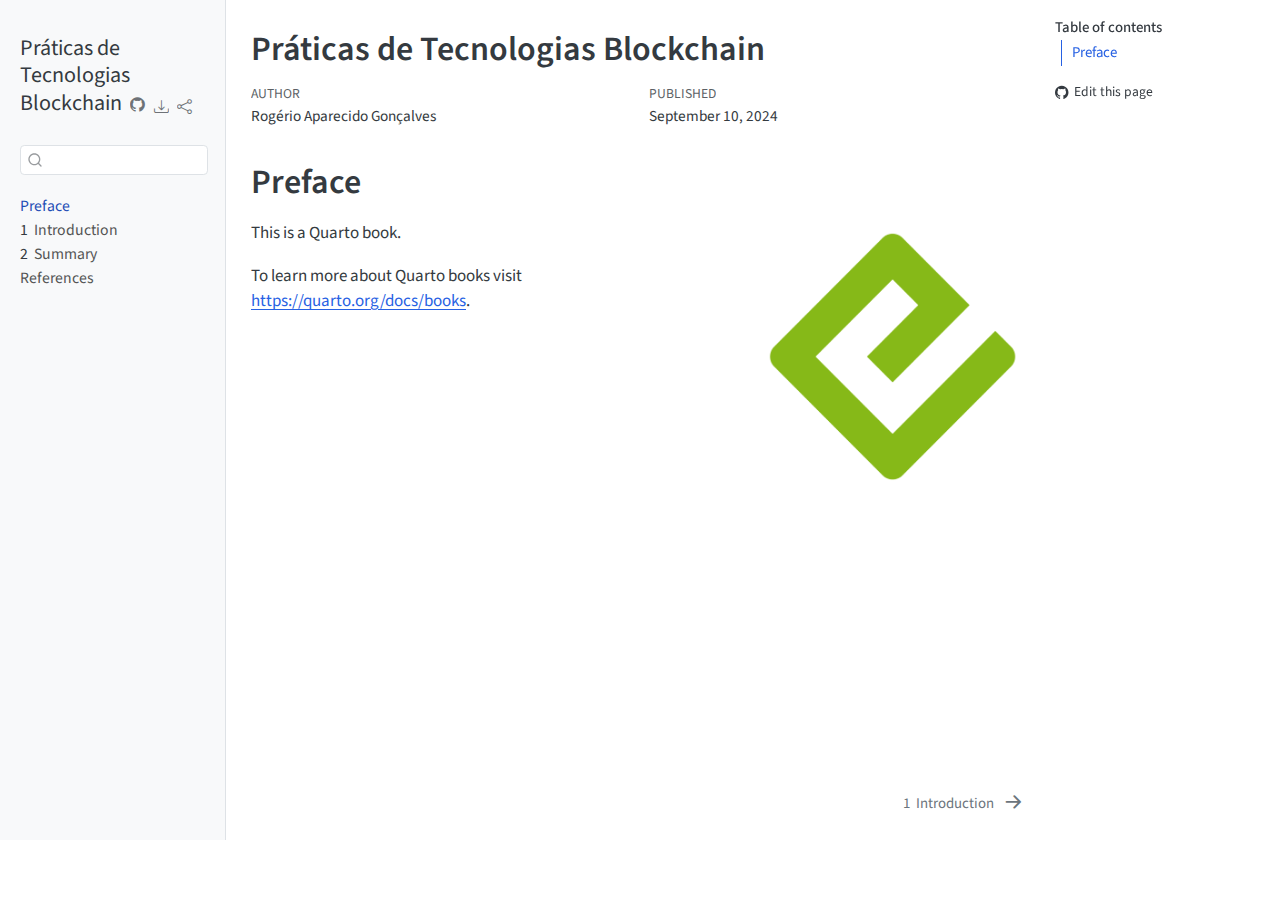
==== docs/index.html @ 7af70a71 "Versão inicial." ====
<!DOCTYPE html>
<html xmlns="http://www.w3.org/1999/xhtml" lang="en" xml:lang="en"><head>

<meta charset="utf-8">
<meta name="generator" content="quarto-1.5.57">

<meta name="viewport" content="width=device-width, initial-scale=1.0, user-scalable=yes">

<meta name="author" content="Rogério Aparecido Gonçalves">
<meta name="dcterms.date" content="2024-09-10">

<title>Práticas de Tecnologias Blockchain</title>
<style>
code{white-space: pre-wrap;}
span.smallcaps{font-variant: small-caps;}
div.columns{display: flex; gap: min(4vw, 1.5em);}
div.column{flex: auto; overflow-x: auto;}
div.hanging-indent{margin-left: 1.5em; text-indent: -1.5em;}
ul.task-list{list-style: none;}
ul.task-list li input[type="checkbox"] {
  width: 0.8em;
  margin: 0 0.8em 0.2em -1em; /* quarto-specific, see https://github.com/quarto-dev/quarto-cli/issues/4556 */ 
  vertical-align: middle;
}
</style>


<script src="site_libs/quarto-nav/quarto-nav.js"></script>
<script src="site_libs/quarto-nav/headroom.min.js"></script>
<script src="site_libs/clipboard/clipboard.min.js"></script>
<script src="site_libs/quarto-search/autocomplete.umd.js"></script>
<script src="site_libs/quarto-search/fuse.min.js"></script>
<script src="site_libs/quarto-search/quarto-search.js"></script>
<meta name="quarto:offset" content="./">
<link href="./intro.html" rel="next">
<script src="site_libs/quarto-html/quarto.js"></script>
<script src="site_libs/quarto-html/popper.min.js"></script>
<script src="site_libs/quarto-html/tippy.umd.min.js"></script>
<script src="site_libs/quarto-html/anchor.min.js"></script>
<link href="site_libs/quarto-html/tippy.css" rel="stylesheet">
<link href="site_libs/quarto-html/quarto-syntax-highlighting.css" rel="stylesheet" id="quarto-text-highlighting-styles">
<script src="site_libs/bootstrap/bootstrap.min.js"></script>
<link href="site_libs/bootstrap/bootstrap-icons.css" rel="stylesheet">
<link href="site_libs/bootstrap/bootstrap.min.css" rel="stylesheet" id="quarto-bootstrap" data-mode="light">
<script id="quarto-search-options" type="application/json">{
  "location": "sidebar",
  "copy-button": false,
  "collapse-after": 3,
  "panel-placement": "start",
  "type": "textbox",
  "limit": 50,
  "keyboard-shortcut": [
    "f",
    "/",
    "s"
  ],
  "show-item-context": false,
  "language": {
    "search-no-results-text": "No results",
    "search-matching-documents-text": "matching documents",
    "search-copy-link-title": "Copy link to search",
    "search-hide-matches-text": "Hide additional matches",
    "search-more-match-text": "more match in this document",
    "search-more-matches-text": "more matches in this document",
    "search-clear-button-title": "Clear",
    "search-text-placeholder": "",
    "search-detached-cancel-button-title": "Cancel",
    "search-submit-button-title": "Submit",
    "search-label": "Search"
  }
}</script>
<script async="" src="https://hypothes.is/embed.js"></script>
<script>
  window.document.addEventListener("DOMContentLoaded", function (_event) {
    document.body.classList.add('hypothesis-enabled');
  });
</script>


</head>

<body class="nav-sidebar docked">

<div id="quarto-search-results"></div>
  <header id="quarto-header" class="headroom fixed-top">
  <nav class="quarto-secondary-nav">
    <div class="container-fluid d-flex">
      <button type="button" class="quarto-btn-toggle btn" data-bs-toggle="collapse" role="button" data-bs-target=".quarto-sidebar-collapse-item" aria-controls="quarto-sidebar" aria-expanded="false" aria-label="Toggle sidebar navigation" onclick="if (window.quartoToggleHeadroom) { window.quartoToggleHeadroom(); }">
        <i class="bi bi-layout-text-sidebar-reverse"></i>
      </button>
        <nav class="quarto-page-breadcrumbs" aria-label="breadcrumb"><ol class="breadcrumb"><li class="breadcrumb-item"><a href="./index.html">Preface</a></li></ol></nav>
        <a class="flex-grow-1" role="navigation" data-bs-toggle="collapse" data-bs-target=".quarto-sidebar-collapse-item" aria-controls="quarto-sidebar" aria-expanded="false" aria-label="Toggle sidebar navigation" onclick="if (window.quartoToggleHeadroom) { window.quartoToggleHeadroom(); }">      
        </a>
      <button type="button" class="btn quarto-search-button" aria-label="Search" onclick="window.quartoOpenSearch();">
        <i class="bi bi-search"></i>
      </button>
    </div>
  </nav>
</header>
<!-- content -->
<div id="quarto-content" class="quarto-container page-columns page-rows-contents page-layout-article">
<!-- sidebar -->
  <nav id="quarto-sidebar" class="sidebar collapse collapse-horizontal quarto-sidebar-collapse-item sidebar-navigation docked overflow-auto">
    <div class="pt-lg-2 mt-2 text-left sidebar-header">
    <div class="sidebar-title mb-0 py-0">
      <a href="./">Práticas de Tecnologias Blockchain</a> 
        <div class="sidebar-tools-main tools-wide">
    <a href="https://github.com/jjallaire/hopr/" title="Source Code" class="quarto-navigation-tool px-1" aria-label="Source Code"><i class="bi bi-github"></i></a>
    <div class="dropdown">
      <a href="" title="Download" id="quarto-navigation-tool-dropdown-0" class="quarto-navigation-tool dropdown-toggle px-1" data-bs-toggle="dropdown" aria-expanded="false" role="link" aria-label="Download"><i class="bi bi-download"></i></a>
      <ul class="dropdown-menu" aria-labelledby="quarto-navigation-tool-dropdown-0">
          <li>
            <a class="dropdown-item sidebar-tools-main-item" href="./Práticas-de-Tecnologias-Blockchain.pdf">
              <i class="bi bi-file-pdf pe-1"></i>
            Download PDF
            </a>
          </li>
          <li>
            <a class="dropdown-item sidebar-tools-main-item" href="./Práticas-de-Tecnologias-Blockchain.epub">
              <i class="bi bi-journal pe-1"></i>
            Download ePub
            </a>
          </li>
      </ul>
    </div>
    <div class="dropdown">
      <a href="" title="Share" id="quarto-navigation-tool-dropdown-1" class="quarto-navigation-tool dropdown-toggle px-1" data-bs-toggle="dropdown" aria-expanded="false" role="link" aria-label="Share"><i class="bi bi-share"></i></a>
      <ul class="dropdown-menu" aria-labelledby="quarto-navigation-tool-dropdown-1">
          <li>
            <a class="dropdown-item sidebar-tools-main-item" href="https://twitter.com/intent/tweet?url=|url|">
              <i class="bi bi-twitter pe-1"></i>
            Twitter
            </a>
          </li>
          <li>
            <a class="dropdown-item sidebar-tools-main-item" href="https://www.facebook.com/sharer/sharer.php?u=|url|">
              <i class="bi bi-facebook pe-1"></i>
            Facebook
            </a>
          </li>
      </ul>
    </div>
</div>
    </div>
      </div>
        <div class="mt-2 flex-shrink-0 align-items-center">
        <div class="sidebar-search">
        <div id="quarto-search" class="" title="Search"></div>
        </div>
        </div>
    <div class="sidebar-menu-container"> 
    <ul class="list-unstyled mt-1">
        <li class="sidebar-item">
  <div class="sidebar-item-container"> 
  <a href="./index.html" class="sidebar-item-text sidebar-link active">
 <span class="menu-text">Preface</span></a>
  </div>
</li>
        <li class="sidebar-item">
  <div class="sidebar-item-container"> 
  <a href="./intro.html" class="sidebar-item-text sidebar-link">
 <span class="menu-text"><span class="chapter-number">1</span>&nbsp; <span class="chapter-title">Introduction</span></span></a>
  </div>
</li>
        <li class="sidebar-item">
  <div class="sidebar-item-container"> 
  <a href="./summary.html" class="sidebar-item-text sidebar-link">
 <span class="menu-text"><span class="chapter-number">2</span>&nbsp; <span class="chapter-title">Summary</span></span></a>
  </div>
</li>
        <li class="sidebar-item">
  <div class="sidebar-item-container"> 
  <a href="./references.html" class="sidebar-item-text sidebar-link">
 <span class="menu-text">References</span></a>
  </div>
</li>
    </ul>
    </div>
</nav>
<div id="quarto-sidebar-glass" class="quarto-sidebar-collapse-item" data-bs-toggle="collapse" data-bs-target=".quarto-sidebar-collapse-item"></div>
<!-- margin-sidebar -->
    <div id="quarto-margin-sidebar" class="sidebar margin-sidebar">
        <nav id="TOC" role="doc-toc" class="toc-active">
    <h2 id="toc-title">Table of contents</h2>
   
  <ul>
  <li><a href="#preface" id="toc-preface" class="nav-link active" data-scroll-target="#preface">Preface</a></li>
  </ul>
<div class="toc-actions"><ul><li><a href="https://github.com/jjallaire/hopr/edit/main/index.qmd" class="toc-action"><i class="bi bi-github"></i>Edit this page</a></li></ul></div></nav>
    </div>
<!-- main -->
<main class="content" id="quarto-document-content">

<header id="title-block-header" class="quarto-title-block default">
<div class="quarto-title">
<h1 class="title">Práticas de Tecnologias Blockchain</h1>
</div>



<div class="quarto-title-meta">

    <div>
    <div class="quarto-title-meta-heading">Author</div>
    <div class="quarto-title-meta-contents">
             <p>Rogério Aparecido Gonçalves </p>
          </div>
  </div>
    
    <div>
    <div class="quarto-title-meta-heading">Published</div>
    <div class="quarto-title-meta-contents">
      <p class="date">September 10, 2024</p>
    </div>
  </div>
  
    
  </div>
  


</header>



<section id="preface" class="level1 unnumbered">
<h1 class="unnumbered">Preface</h1><p><img src="cover.png" title="Práticas de Tecnologias Blockchain" class="quarto-cover-image img-fluid" alt="Alternative text describing the book cover  "></p>
<p>This is a Quarto book.</p>
<p>To learn more about Quarto books visit <a href="https://quarto.org/docs/books" class="uri">https://quarto.org/docs/books</a>.</p>


</section>

</main> <!-- /main -->
<script id="quarto-html-after-body" type="application/javascript">
window.document.addEventListener("DOMContentLoaded", function (event) {
  const toggleBodyColorMode = (bsSheetEl) => {
    const mode = bsSheetEl.getAttribute("data-mode");
    const bodyEl = window.document.querySelector("body");
    if (mode === "dark") {
      bodyEl.classList.add("quarto-dark");
      bodyEl.classList.remove("quarto-light");
    } else {
      bodyEl.classList.add("quarto-light");
      bodyEl.classList.remove("quarto-dark");
    }
  }
  const toggleBodyColorPrimary = () => {
    const bsSheetEl = window.document.querySelector("link#quarto-bootstrap");
    if (bsSheetEl) {
      toggleBodyColorMode(bsSheetEl);
    }
  }
  toggleBodyColorPrimary();  
  const icon = "";
  const anchorJS = new window.AnchorJS();
  anchorJS.options = {
    placement: 'right',
    icon: icon
  };
  anchorJS.add('.anchored');
  const isCodeAnnotation = (el) => {
    for (const clz of el.classList) {
      if (clz.startsWith('code-annotation-')) {                     
        return true;
      }
    }
    return false;
  }
  const onCopySuccess = function(e) {
    // button target
    const button = e.trigger;
    // don't keep focus
    button.blur();
    // flash "checked"
    button.classList.add('code-copy-button-checked');
    var currentTitle = button.getAttribute("title");
    button.setAttribute("title", "Copied!");
    let tooltip;
    if (window.bootstrap) {
      button.setAttribute("data-bs-toggle", "tooltip");
      button.setAttribute("data-bs-placement", "left");
      button.setAttribute("data-bs-title", "Copied!");
      tooltip = new bootstrap.Tooltip(button, 
        { trigger: "manual", 
          customClass: "code-copy-button-tooltip",
          offset: [0, -8]});
      tooltip.show();    
    }
    setTimeout(function() {
      if (tooltip) {
        tooltip.hide();
        button.removeAttribute("data-bs-title");
        button.removeAttribute("data-bs-toggle");
        button.removeAttribute("data-bs-placement");
      }
      button.setAttribute("title", currentTitle);
      button.classList.remove('code-copy-button-checked');
    }, 1000);
    // clear code selection
    e.clearSelection();
  }
  const getTextToCopy = function(trigger) {
      const codeEl = trigger.previousElementSibling.cloneNode(true);
      for (const childEl of codeEl.children) {
        if (isCodeAnnotation(childEl)) {
          childEl.remove();
        }
      }
      return codeEl.innerText;
  }
  const clipboard = new window.ClipboardJS('.code-copy-button:not([data-in-quarto-modal])', {
    text: getTextToCopy
  });
  clipboard.on('success', onCopySuccess);
  if (window.document.getElementById('quarto-embedded-source-code-modal')) {
    // For code content inside modals, clipBoardJS needs to be initialized with a container option
    // TODO: Check when it could be a function (https://github.com/zenorocha/clipboard.js/issues/860)
    const clipboardModal = new window.ClipboardJS('.code-copy-button[data-in-quarto-modal]', {
      text: getTextToCopy,
      container: window.document.getElementById('quarto-embedded-source-code-modal')
    });
    clipboardModal.on('success', onCopySuccess);
  }
    var localhostRegex = new RegExp(/^(?:http|https):\/\/localhost\:?[0-9]*\//);
    var mailtoRegex = new RegExp(/^mailto:/);
      var filterRegex = new RegExp('/' + window.location.host + '/');
    var isInternal = (href) => {
        return filterRegex.test(href) || localhostRegex.test(href) || mailtoRegex.test(href);
    }
    // Inspect non-navigation links and adorn them if external
 	var links = window.document.querySelectorAll('a[href]:not(.nav-link):not(.navbar-brand):not(.toc-action):not(.sidebar-link):not(.sidebar-item-toggle):not(.pagination-link):not(.no-external):not([aria-hidden]):not(.dropdown-item):not(.quarto-navigation-tool):not(.about-link)');
    for (var i=0; i<links.length; i++) {
      const link = links[i];
      if (!isInternal(link.href)) {
        // undo the damage that might have been done by quarto-nav.js in the case of
        // links that we want to consider external
        if (link.dataset.originalHref !== undefined) {
          link.href = link.dataset.originalHref;
        }
      }
    }
  function tippyHover(el, contentFn, onTriggerFn, onUntriggerFn) {
    const config = {
      allowHTML: true,
      maxWidth: 500,
      delay: 100,
      arrow: false,
      appendTo: function(el) {
          return el.parentElement;
      },
      interactive: true,
      interactiveBorder: 10,
      theme: 'quarto',
      placement: 'bottom-start',
    };
    if (contentFn) {
      config.content = contentFn;
    }
    if (onTriggerFn) {
      config.onTrigger = onTriggerFn;
    }
    if (onUntriggerFn) {
      config.onUntrigger = onUntriggerFn;
    }
    window.tippy(el, config); 
  }
  const noterefs = window.document.querySelectorAll('a[role="doc-noteref"]');
  for (var i=0; i<noterefs.length; i++) {
    const ref = noterefs[i];
    tippyHover(ref, function() {
      // use id or data attribute instead here
      let href = ref.getAttribute('data-footnote-href') || ref.getAttribute('href');
      try { href = new URL(href).hash; } catch {}
      const id = href.replace(/^#\/?/, "");
      const note = window.document.getElementById(id);
      if (note) {
        return note.innerHTML;
      } else {
        return "";
      }
    });
  }
  const xrefs = window.document.querySelectorAll('a.quarto-xref');
  const processXRef = (id, note) => {
    // Strip column container classes
    const stripColumnClz = (el) => {
      el.classList.remove("page-full", "page-columns");
      if (el.children) {
        for (const child of el.children) {
          stripColumnClz(child);
        }
      }
    }
    stripColumnClz(note)
    if (id === null || id.startsWith('sec-')) {
      // Special case sections, only their first couple elements
      const container = document.createElement("div");
      if (note.children && note.children.length > 2) {
        container.appendChild(note.children[0].cloneNode(true));
        for (let i = 1; i < note.children.length; i++) {
          const child = note.children[i];
          if (child.tagName === "P" && child.innerText === "") {
            continue;
          } else {
            container.appendChild(child.cloneNode(true));
            break;
          }
        }
        if (window.Quarto?.typesetMath) {
          window.Quarto.typesetMath(container);
        }
        return container.innerHTML
      } else {
        if (window.Quarto?.typesetMath) {
          window.Quarto.typesetMath(note);
        }
        return note.innerHTML;
      }
    } else {
      // Remove any anchor links if they are present
      const anchorLink = note.querySelector('a.anchorjs-link');
      if (anchorLink) {
        anchorLink.remove();
      }
      if (window.Quarto?.typesetMath) {
        window.Quarto.typesetMath(note);
      }
      // TODO in 1.5, we should make sure this works without a callout special case
      if (note.classList.contains("callout")) {
        return note.outerHTML;
      } else {
        return note.innerHTML;
      }
    }
  }
  for (var i=0; i<xrefs.length; i++) {
    const xref = xrefs[i];
    tippyHover(xref, undefined, function(instance) {
      instance.disable();
      let url = xref.getAttribute('href');
      let hash = undefined; 
      if (url.startsWith('#')) {
        hash = url;
      } else {
        try { hash = new URL(url).hash; } catch {}
      }
      if (hash) {
        const id = hash.replace(/^#\/?/, "");
        const note = window.document.getElementById(id);
        if (note !== null) {
          try {
            const html = processXRef(id, note.cloneNode(true));
            instance.setContent(html);
          } finally {
            instance.enable();
            instance.show();
          }
        } else {
          // See if we can fetch this
          fetch(url.split('#')[0])
          .then(res => res.text())
          .then(html => {
            const parser = new DOMParser();
            const htmlDoc = parser.parseFromString(html, "text/html");
            const note = htmlDoc.getElementById(id);
            if (note !== null) {
              const html = processXRef(id, note);
              instance.setContent(html);
            } 
          }).finally(() => {
            instance.enable();
            instance.show();
          });
        }
      } else {
        // See if we can fetch a full url (with no hash to target)
        // This is a special case and we should probably do some content thinning / targeting
        fetch(url)
        .then(res => res.text())
        .then(html => {
          const parser = new DOMParser();
          const htmlDoc = parser.parseFromString(html, "text/html");
          const note = htmlDoc.querySelector('main.content');
          if (note !== null) {
            // This should only happen for chapter cross references
            // (since there is no id in the URL)
            // remove the first header
            if (note.children.length > 0 && note.children[0].tagName === "HEADER") {
              note.children[0].remove();
            }
            const html = processXRef(null, note);
            instance.setContent(html);
          } 
        }).finally(() => {
          instance.enable();
          instance.show();
        });
      }
    }, function(instance) {
    });
  }
      let selectedAnnoteEl;
      const selectorForAnnotation = ( cell, annotation) => {
        let cellAttr = 'data-code-cell="' + cell + '"';
        let lineAttr = 'data-code-annotation="' +  annotation + '"';
        const selector = 'span[' + cellAttr + '][' + lineAttr + ']';
        return selector;
      }
      const selectCodeLines = (annoteEl) => {
        const doc = window.document;
        const targetCell = annoteEl.getAttribute("data-target-cell");
        const targetAnnotation = annoteEl.getAttribute("data-target-annotation");
        const annoteSpan = window.document.querySelector(selectorForAnnotation(targetCell, targetAnnotation));
        const lines = annoteSpan.getAttribute("data-code-lines").split(",");
        const lineIds = lines.map((line) => {
          return targetCell + "-" + line;
        })
        let top = null;
        let height = null;
        let parent = null;
        if (lineIds.length > 0) {
            //compute the position of the single el (top and bottom and make a div)
            const el = window.document.getElementById(lineIds[0]);
            top = el.offsetTop;
            height = el.offsetHeight;
            parent = el.parentElement.parentElement;
          if (lineIds.length > 1) {
            const lastEl = window.document.getElementById(lineIds[lineIds.length - 1]);
            const bottom = lastEl.offsetTop + lastEl.offsetHeight;
            height = bottom - top;
          }
          if (top !== null && height !== null && parent !== null) {
            // cook up a div (if necessary) and position it 
            let div = window.document.getElementById("code-annotation-line-highlight");
            if (div === null) {
              div = window.document.createElement("div");
              div.setAttribute("id", "code-annotation-line-highlight");
              div.style.position = 'absolute';
              parent.appendChild(div);
            }
            div.style.top = top - 2 + "px";
            div.style.height = height + 4 + "px";
            div.style.left = 0;
            let gutterDiv = window.document.getElementById("code-annotation-line-highlight-gutter");
            if (gutterDiv === null) {
              gutterDiv = window.document.createElement("div");
              gutterDiv.setAttribute("id", "code-annotation-line-highlight-gutter");
              gutterDiv.style.position = 'absolute';
              const codeCell = window.document.getElementById(targetCell);
              const gutter = codeCell.querySelector('.code-annotation-gutter');
              gutter.appendChild(gutterDiv);
            }
            gutterDiv.style.top = top - 2 + "px";
            gutterDiv.style.height = height + 4 + "px";
          }
          selectedAnnoteEl = annoteEl;
        }
      };
      const unselectCodeLines = () => {
        const elementsIds = ["code-annotation-line-highlight", "code-annotation-line-highlight-gutter"];
        elementsIds.forEach((elId) => {
          const div = window.document.getElementById(elId);
          if (div) {
            div.remove();
          }
        });
        selectedAnnoteEl = undefined;
      };
        // Handle positioning of the toggle
    window.addEventListener(
      "resize",
      throttle(() => {
        elRect = undefined;
        if (selectedAnnoteEl) {
          selectCodeLines(selectedAnnoteEl);
        }
      }, 10)
    );
    function throttle(fn, ms) {
    let throttle = false;
    let timer;
      return (...args) => {
        if(!throttle) { // first call gets through
            fn.apply(this, args);
            throttle = true;
        } else { // all the others get throttled
            if(timer) clearTimeout(timer); // cancel #2
            timer = setTimeout(() => {
              fn.apply(this, args);
              timer = throttle = false;
            }, ms);
        }
      };
    }
      // Attach click handler to the DT
      const annoteDls = window.document.querySelectorAll('dt[data-target-cell]');
      for (const annoteDlNode of annoteDls) {
        annoteDlNode.addEventListener('click', (event) => {
          const clickedEl = event.target;
          if (clickedEl !== selectedAnnoteEl) {
            unselectCodeLines();
            const activeEl = window.document.querySelector('dt[data-target-cell].code-annotation-active');
            if (activeEl) {
              activeEl.classList.remove('code-annotation-active');
            }
            selectCodeLines(clickedEl);
            clickedEl.classList.add('code-annotation-active');
          } else {
            // Unselect the line
            unselectCodeLines();
            clickedEl.classList.remove('code-annotation-active');
          }
        });
      }
  const findCites = (el) => {
    const parentEl = el.parentElement;
    if (parentEl) {
      const cites = parentEl.dataset.cites;
      if (cites) {
        return {
          el,
          cites: cites.split(' ')
        };
      } else {
        return findCites(el.parentElement)
      }
    } else {
      return undefined;
    }
  };
  var bibliorefs = window.document.querySelectorAll('a[role="doc-biblioref"]');
  for (var i=0; i<bibliorefs.length; i++) {
    const ref = bibliorefs[i];
    const citeInfo = findCites(ref);
    if (citeInfo) {
      tippyHover(citeInfo.el, function() {
        var popup = window.document.createElement('div');
        citeInfo.cites.forEach(function(cite) {
          var citeDiv = window.document.createElement('div');
          citeDiv.classList.add('hanging-indent');
          citeDiv.classList.add('csl-entry');
          var biblioDiv = window.document.getElementById('ref-' + cite);
          if (biblioDiv) {
            citeDiv.innerHTML = biblioDiv.innerHTML;
          }
          popup.appendChild(citeDiv);
        });
        return popup.innerHTML;
      });
    }
  }
});
</script>
<nav class="page-navigation">
  <div class="nav-page nav-page-previous">
  </div>
  <div class="nav-page nav-page-next">
      <a href="./intro.html" class="pagination-link" aria-label="Introduction">
        <span class="nav-page-text"><span class="chapter-number">1</span>&nbsp; <span class="chapter-title">Introduction</span></span> <i class="bi bi-arrow-right-short"></i>
      </a>
  </div>
</nav>
</div> <!-- /content -->




<footer class="footer"><div class="nav-footer"><div class="nav-footer-center"><div class="toc-actions d-sm-block d-md-none"><ul><li><a href="https://github.com/jjallaire/hopr/edit/main/index.qmd" class="toc-action"><i class="bi bi-github"></i>Edit this page</a></li></ul></div></div></div></footer></body></html>
---- docs/site_libs/quarto-html/tippy.css ----
.tippy-box[data-animation=fade][data-state=hidden]{opacity:0}[data-tippy-root]{max-width:calc(100vw - 10px)}.tippy-box{position:relative;background-color:#333;color:#fff;border-radius:4px;font-size:14px;line-height:1.4;white-space:normal;outline:0;transition-property:transform,visibility,opacity}.tippy-box[data-placement^=top]>.tippy-arrow{bottom:0}.tippy-box[data-placement^=top]>.tippy-arrow:before{bottom:-7px;left:0;border-width:8px 8px 0;border-top-color:initial;transform-origin:center top}.tippy-box[data-placement^=bottom]>.tippy-arrow{top:0}.tippy-box[data-placement^=bottom]>.tippy-arrow:before{top:-7px;left:0;border-width:0 8px 8px;border-bottom-color:initial;transform-origin:center bottom}.tippy-box[data-placement^=left]>.tippy-arrow{right:0}.tippy-box[data-placement^=left]>.tippy-arrow:before{border-width:8px 0 8px 8px;border-left-color:initial;right:-7px;transform-origin:center left}.tippy-box[data-placement^=right]>.tippy-arrow{left:0}.tippy-box[data-placement^=right]>.tippy-arrow:before{left:-7px;border-width:8px 8px 8px 0;border-right-color:initial;transform-origin:center right}.tippy-box[data-inertia][data-state=visible]{transition-timing-function:cubic-bezier(.54,1.5,.38,1.11)}.tippy-arrow{width:16px;height:16px;color:#333}.tippy-arrow:before{content:"";position:absolute;border-color:transparent;border-style:solid}.tippy-content{position:relative;padding:5px 9px;z-index:1}
---- docs/site_libs/quarto-html/quarto-syntax-highlighting.css ----
/* quarto syntax highlight colors */
:root {
  --quarto-hl-al-color: #ff0000;
  --quarto-hl-an-color: #60a0b0;
  --quarto-hl-at-color: #7d9029;
  --quarto-hl-bn-color: #40a070;
  --quarto-hl-bu-color: #008000;
  --quarto-hl-ch-color: #4070a0;
  --quarto-hl-co-color: #60a0b0;
  --quarto-hl-cv-color: #60a0b0;
  --quarto-hl-cn-color: #880000;
  --quarto-hl-cf-color: #007020;
  --quarto-hl-dt-color: #902000;
  --quarto-hl-dv-color: #40a070;
  --quarto-hl-do-color: #ba2121;
  --quarto-hl-er-color: #ff0000;
  --quarto-hl-ex-color: inherit;
  --quarto-hl-fl-color: #40a070;
  --quarto-hl-fu-color: #06287e;
  --quarto-hl-im-color: #008000;
  --quarto-hl-in-color: #60a0b0;
  --quarto-hl-kw-color: #007020;
  --quarto-hl-op-color: #666666;
  --quarto-hl-ot-color: #007020;
  --quarto-hl-pp-color: #bc7a00;
  --quarto-hl-sc-color: #4070a0;
  --quarto-hl-ss-color: #bb6688;
  --quarto-hl-st-color: #4070a0;
  --quarto-hl-va-color: #19177c;
  --quarto-hl-vs-color: #4070a0;
  --quarto-hl-wa-color: #60a0b0;
}

/* other quarto variables */
:root {
  --quarto-font-monospace: SFMono-Regular, Menlo, Monaco, Consolas, "Liberation Mono", "Courier New", monospace;
}

code span.al {
  color: #ff0000;
  font-weight: bold;
  font-style: inherit;
}

code span.an {
  color: #60a0b0;
  font-weight: bold;
  font-style: italic;
}

code span.at {
  color: #7d9029;
  font-style: inherit;
}

code span.bn {
  color: #40a070;
  font-style: inherit;
}

code span.bu {
  color: #008000;
  font-style: inherit;
}

code span.ch {
  color: #4070a0;
  font-style: inherit;
}

code span.co {
  color: #60a0b0;
  font-style: italic;
}

code span.cv {
  color: #60a0b0;
  font-weight: bold;
  font-style: italic;
}

code span.cn {
  color: #880000;
  font-style: inherit;
}

code span.cf {
  color: #007020;
  font-weight: bold;
  font-style: inherit;
}

code span.dt {
  color: #902000;
  font-style: inherit;
}

code span.dv {
  color: #40a070;
  font-style: inherit;
}

code span.do {
  color: #ba2121;
  font-style: italic;
}

code span.er {
  color: #ff0000;
  font-weight: bold;
  font-style: inherit;
}

code span.ex {
  font-style: inherit;
}

code span.fl {
  color: #40a070;
  font-style: inherit;
}

code span.fu {
  color: #06287e;
  font-style: inherit;
}

code span.im {
  color: #008000;
  font-weight: bold;
  font-style: inherit;
}

code span.in {
  color: #60a0b0;
  font-weight: bold;
  font-style: italic;
}

code span.kw {
  color: #007020;
  font-weight: bold;
  font-style: inherit;
}

code span.op {
  color: #666666;
  font-style: inherit;
}

code span.ot {
  color: #007020;
  font-style: inherit;
}

code span.pp {
  color: #bc7a00;
  font-style: inherit;
}

code span.sc {
  color: #4070a0;
  font-style: inherit;
}

code span.ss {
  color: #bb6688;
  font-style: inherit;
}

code span.st {
  color: #4070a0;
  font-style: inherit;
}

code span.va {
  color: #19177c;
  font-style: inherit;
}

code span.vs {
  color: #4070a0;
  font-style: inherit;
}

code span.wa {
  color: #60a0b0;
  font-weight: bold;
  font-style: italic;
}

.prevent-inlining {
  content: "</";
}

/*# sourceMappingURL=debc5d5d77c3f9108843748ff7464032.css.map */
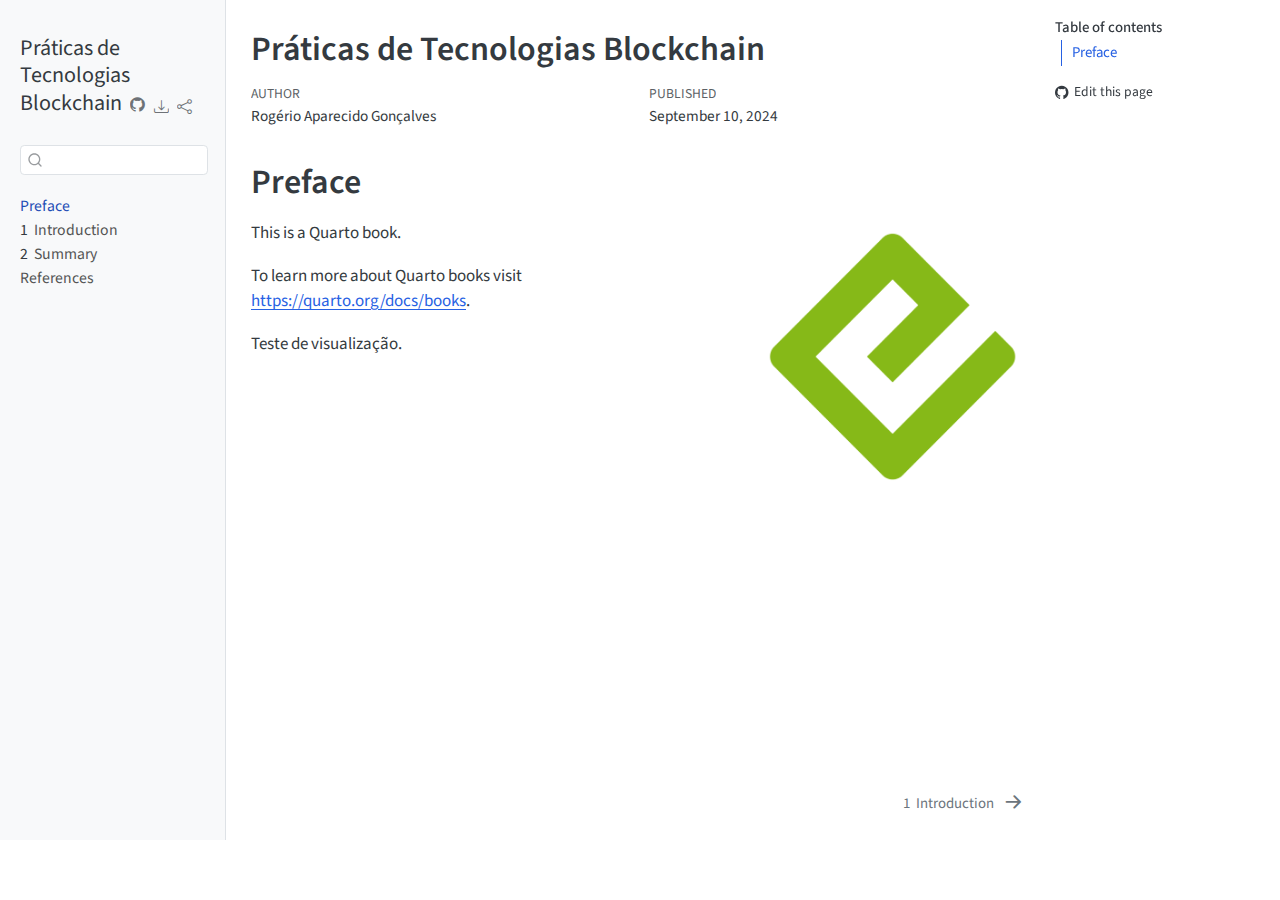
==== commit 49d384e8: "Updating..." ====
--- a/docs/index.html
+++ b/docs/index.html
@@ -105,7 +105,7 @@
     <div class="sidebar-title mb-0 py-0">
       <a href="./">Práticas de Tecnologias Blockchain</a> 
         <div class="sidebar-tools-main tools-wide">
-    <a href="https://github.com/jjallaire/hopr/" title="Source Code" class="quarto-navigation-tool px-1" aria-label="Source Code"><i class="bi bi-github"></i></a>
+    <a href="https://github.com/rogerioag/praticas-tecnologias-blockchain" title="Source Code" class="quarto-navigation-tool px-1" aria-label="Source Code"><i class="bi bi-github"></i></a>
     <div class="dropdown">
       <a href="" title="Download" id="quarto-navigation-tool-dropdown-0" class="quarto-navigation-tool dropdown-toggle px-1" data-bs-toggle="dropdown" aria-expanded="false" role="link" aria-label="Download"><i class="bi bi-download"></i></a>
       <ul class="dropdown-menu" aria-labelledby="quarto-navigation-tool-dropdown-0">
@@ -186,7 +186,7 @@
   <ul>
   <li><a href="#preface" id="toc-preface" class="nav-link active" data-scroll-target="#preface">Preface</a></li>
   </ul>
-<div class="toc-actions"><ul><li><a href="https://github.com/jjallaire/hopr/edit/main/index.qmd" class="toc-action"><i class="bi bi-github"></i>Edit this page</a></li></ul></div></nav>
+<div class="toc-actions"><ul><li><a href="https://github.com/rogerioag/praticas-tecnologias-blockchain/edit/main/index.qmd" class="toc-action"><i class="bi bi-github"></i>Edit this page</a></li></ul></div></nav>
     </div>
 <!-- main -->
 <main class="content" id="quarto-document-content">
@@ -227,6 +227,7 @@
 <h1 class="unnumbered">Preface</h1><p><img src="cover.png" title="Práticas de Tecnologias Blockchain" class="quarto-cover-image img-fluid" alt="Alternative text describing the book cover  "></p>
 <p>This is a Quarto book.</p>
 <p>To learn more about Quarto books visit <a href="https://quarto.org/docs/books" class="uri">https://quarto.org/docs/books</a>.</p>
+<p>Teste de visualização.</p>
 
 
 </section>
@@ -666,4 +667,4 @@
 
 
 
-<footer class="footer"><div class="nav-footer"><div class="nav-footer-center"><div class="toc-actions d-sm-block d-md-none"><ul><li><a href="https://github.com/jjallaire/hopr/edit/main/index.qmd" class="toc-action"><i class="bi bi-github"></i>Edit this page</a></li></ul></div></div></div></footer></body></html>+<footer class="footer"><div class="nav-footer"><div class="nav-footer-center"><div class="toc-actions d-sm-block d-md-none"><ul><li><a href="https://github.com/rogerioag/praticas-tecnologias-blockchain/edit/main/index.qmd" class="toc-action"><i class="bi bi-github"></i>Edit this page</a></li></ul></div></div></div></footer></body></html>